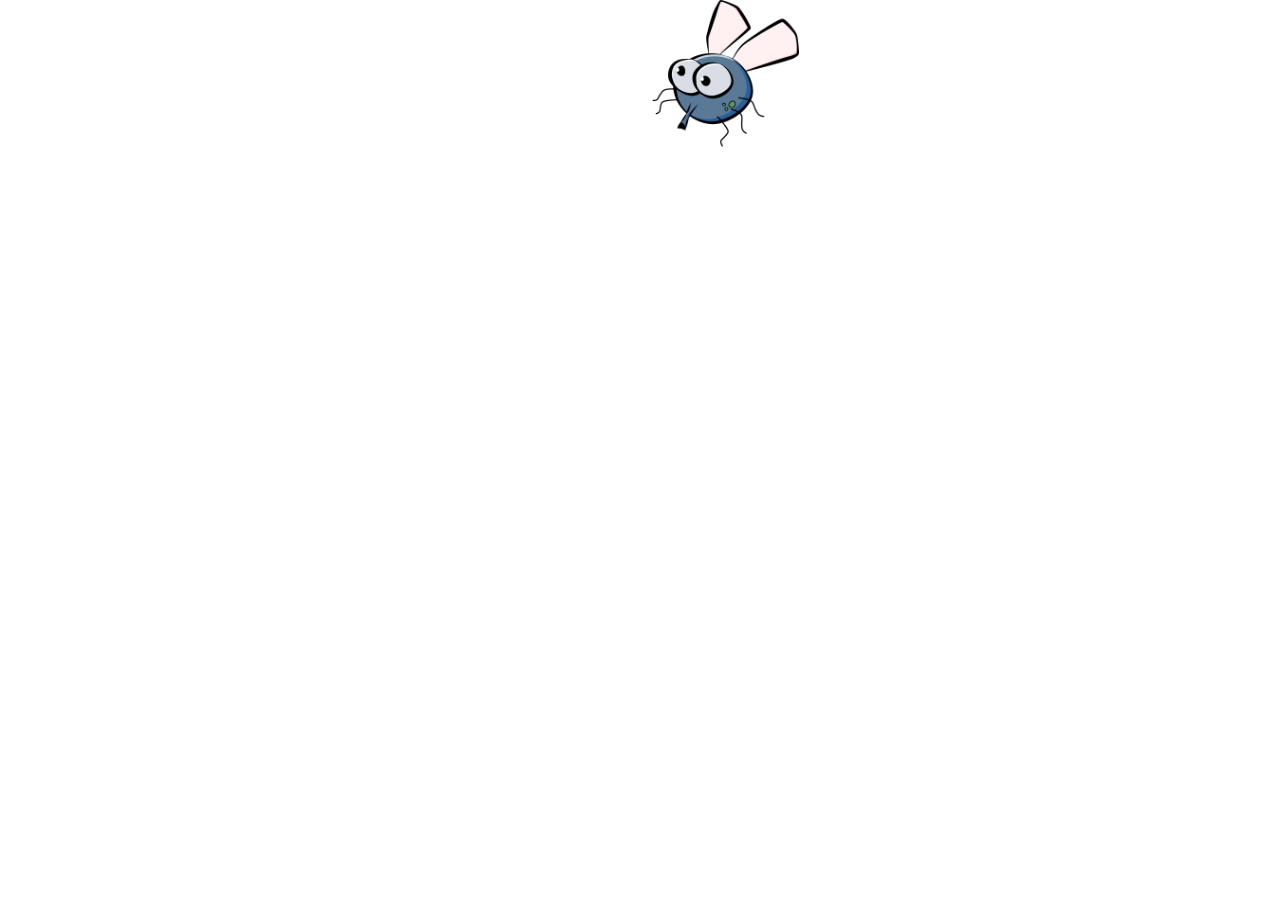
==== app.html @ bc0b8573 "aruiquivos-primarios" ====
<!DOCTYPE html>
<html lang="en">
<head>
    <meta charset="UTF-8">
    <meta http-equiv="X-UA-Compatible" content="IE=edge">
    <meta name="viewport" content="width=device-width, initial-scale=1.0">
    <link rel="stylesheet" href="/style.css">
    <title>Document</title>
</head>
<body onresize="ajusteTamanhoTela()">





    <!--JAVA-->
    <!--JAVA-->
    <!--JAVA-->
    <!--JAVA-->
    <script src="/index.js"></script>
</body>
</html>
---- style.css ----
.imagem_mosquito{
    height: 70px;
    width: 70px;
    
   
}
.inverterDireita{
    transform: scaleX(1);
}
.inverterEsquerda{
    transform: scaleX(-1);
}
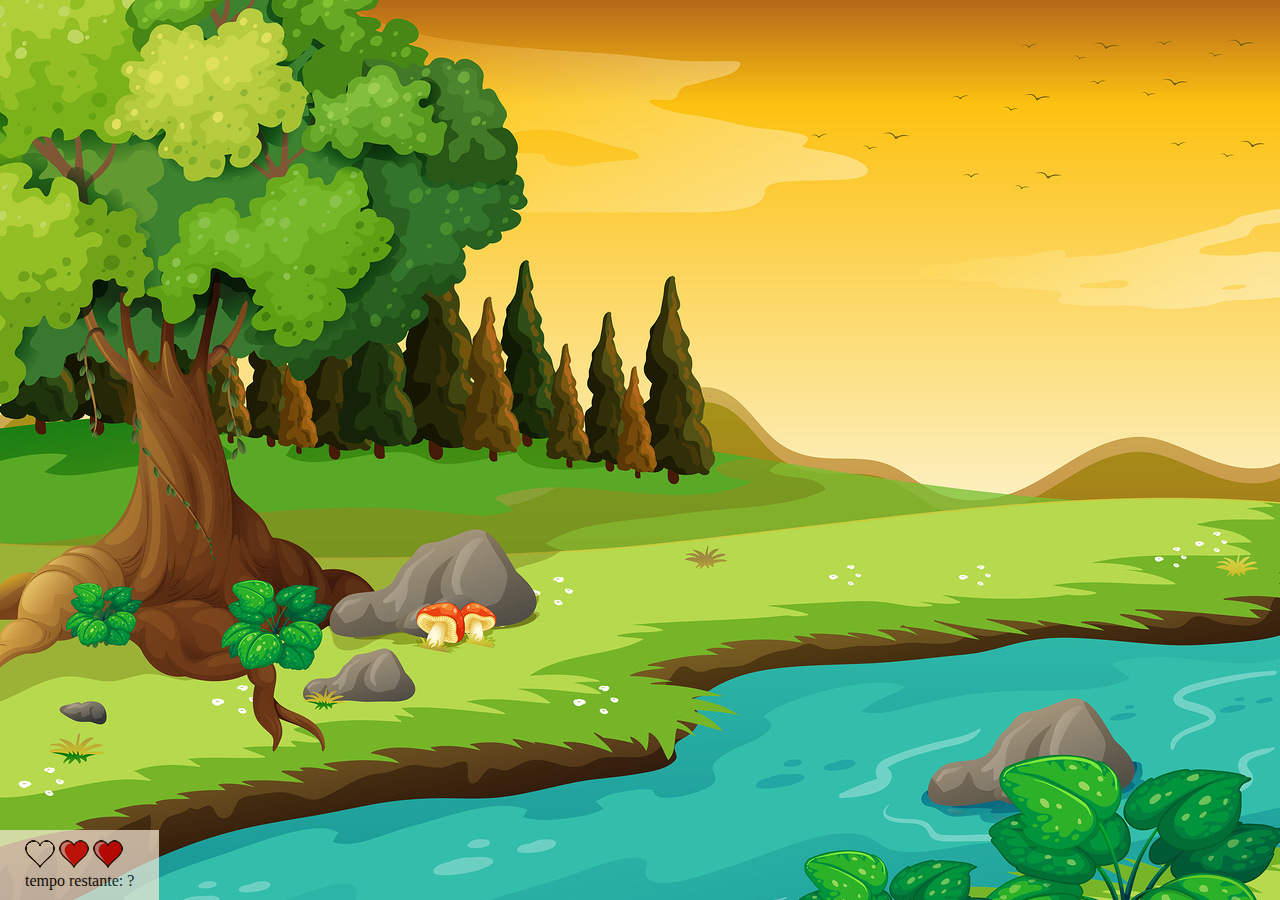
==== commit 79fc7404: "atualização do projeto" ====
--- a/app.html
+++ b/app.html
@@ -8,8 +8,17 @@
     <title>Document</title>
 </head>
 <body onresize="ajusteTamanhoTela()">
-
-
+        <!--DIV DE TEMPO E VIDA-->
+        <div class="conteiner-vida-tempo">
+            <div id="vidas">
+                <img src="/imagens/coracao_vazio.png">
+                <img src="/imagens/coracao_cheio.png">
+                <img src="/imagens/coracao_cheio.png">
+            </div>
+            <div id="tempo">
+                tempo restante: ?
+            </div>
+        </div>
 
 
 
--- a/style.css
+++ b/style.css
@@ -10,3 +10,33 @@
 .inverterEsquerda{
     transform: scaleX(-1);
 }
+
+/*
+==============================
+=======BACKGROUND=============
+==============================
+
+*/
+
+body{
+    background: url(/imagens/bg.jpg) no-repeat ;
+   
+    
+}
+
+/*barrinha de vida e tempo*/
+
+.conteiner-vida-tempo{
+    background-color: antiquewhite;
+    position: absolute;
+    padding: 10px 25px 10px 25px;
+
+    left: 0px;
+    bottom: 0px;
+
+    opacity: 0.7;
+}
+#vidas{
+    float: left;
+}
+
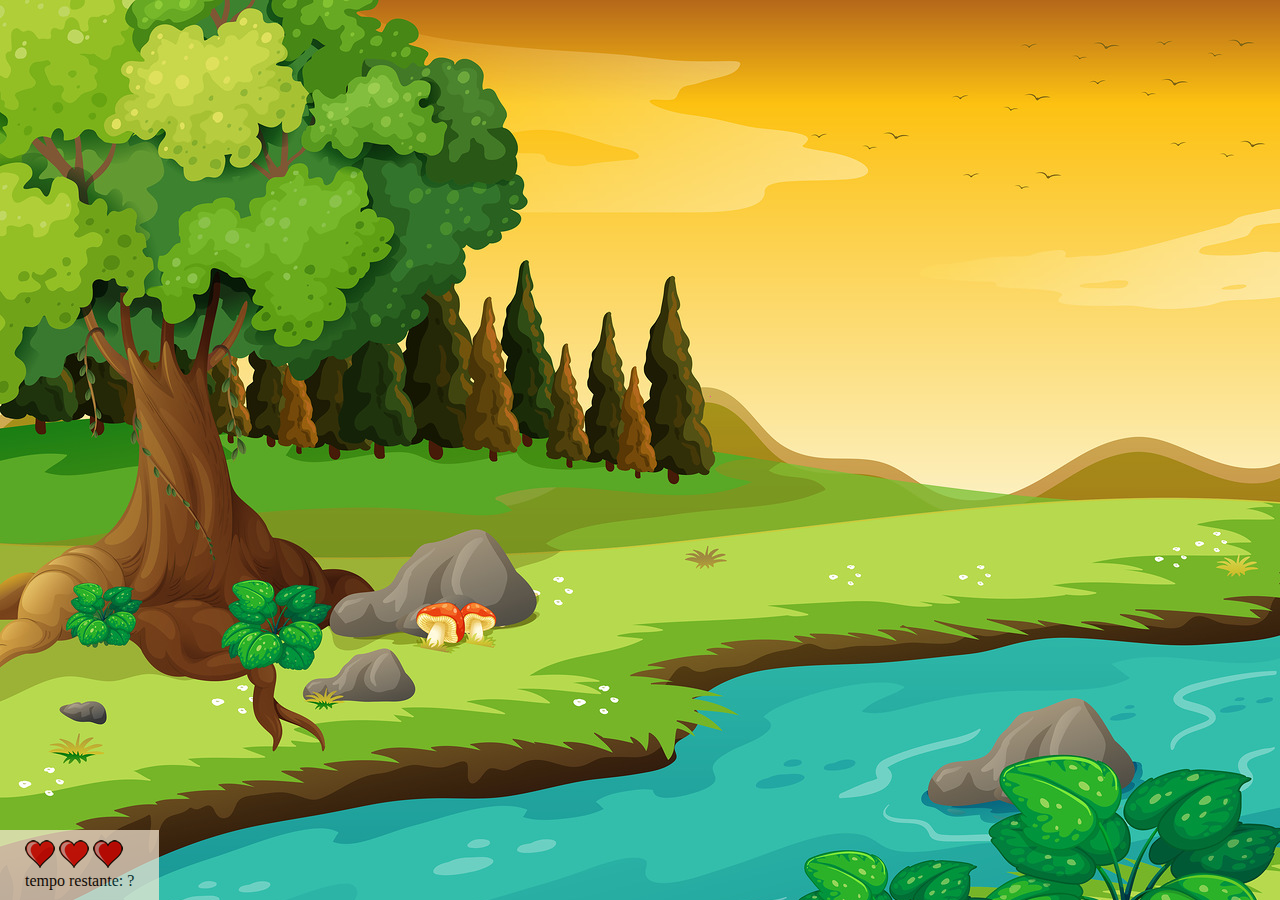
==== commit 9b22e500: "atualização de game over, cotagem de pontos," ====
--- a/app.html
+++ b/app.html
@@ -11,9 +11,9 @@
         <!--DIV DE TEMPO E VIDA-->
         <div class="conteiner-vida-tempo">
             <div id="vidas">
-                <img src="/imagens/coracao_vazio.png">
-                <img src="/imagens/coracao_cheio.png">
-                <img src="/imagens/coracao_cheio.png">
+                <img id="v1" src="/imagens/coracao_cheio.png">
+                <img id="v2" src="/imagens/coracao_cheio.png">
+                <img id="v3" src="/imagens/coracao_cheio.png">
             </div>
             <div id="tempo">
                 tempo restante: ?
--- a/style.css
+++ b/style.css
@@ -21,6 +21,7 @@
 body{
     background: url(/imagens/bg.jpg) no-repeat ;
    
+
     
 }
 
@@ -40,3 +41,5 @@
     float: left;
 }
 
+
+
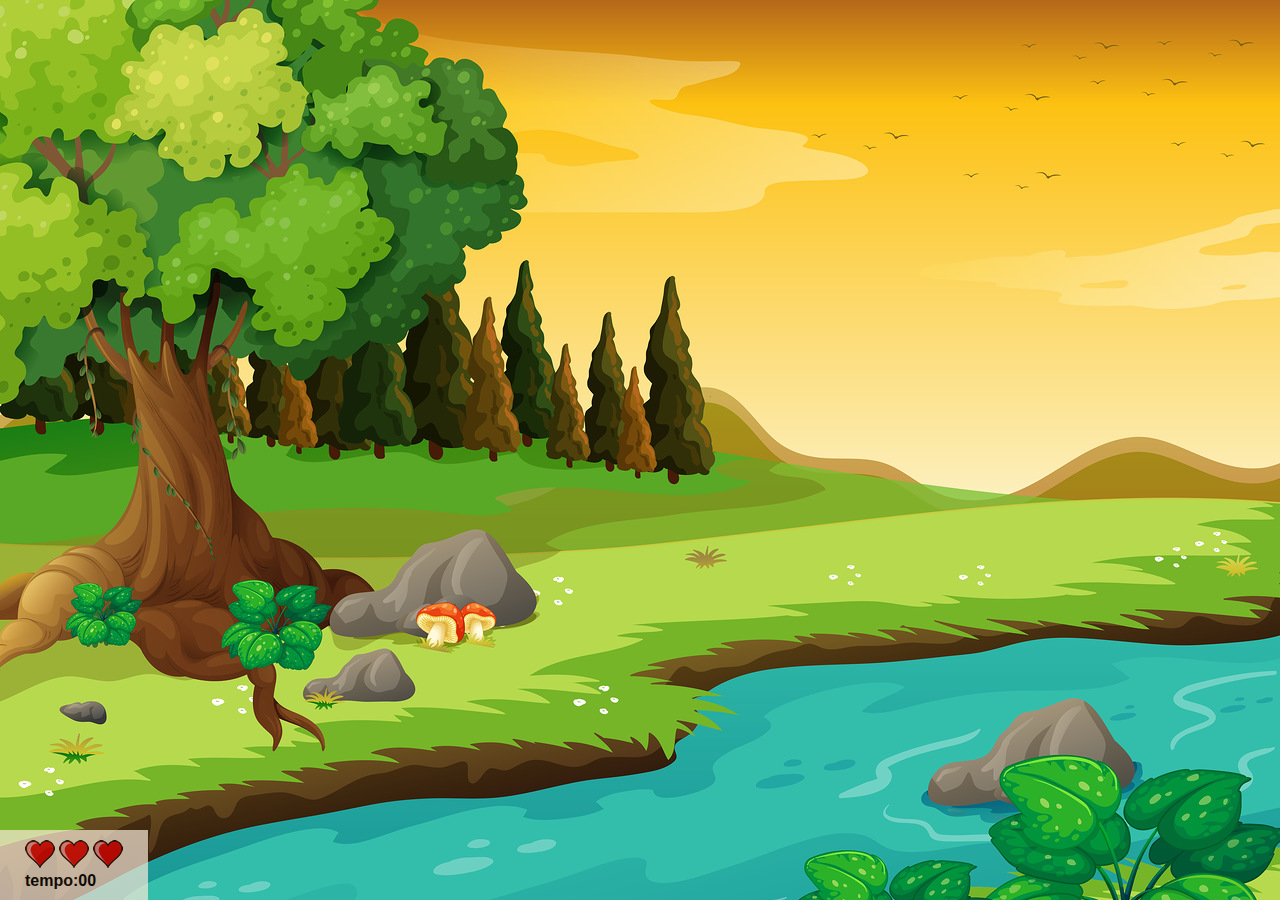
==== commit 4d03247f: "atualizacao-cronometro,game over e parabens" ====
--- a/app.html
+++ b/app.html
@@ -16,8 +16,7 @@
                 <img id="v3" src="/imagens/coracao_cheio.png">
             </div>
             <div id="tempo">
-                tempo restante: ?
-            </div>
+                tempo:00
         </div>
 
 
--- a/style.css
+++ b/style.css
@@ -20,7 +20,7 @@
 
 body{
     background: url(/imagens/bg.jpg) no-repeat ;
-   
+    
 
     
 }
@@ -37,9 +37,37 @@
 
     opacity: 0.7;
 }
+/*estilizacao do tempo*/
+#tempo{
+    font-family: sans-serif;
+    font-weight: bold;
+}
 #vidas{
     float: left;
 }
 
+/*pagina do game over*/
+#body-game-over .conteiner-game-over{
+    display: flex;
+    justify-content: center;
+    align-items: center;
+    flex-direction: column;
+}
+#body-game-over .conteiner-game-over #botao-reiniciar{
+    color: #fff;
+    background-color: #000;
+    border: none;
+    padding: 10px;
+
+    cursor: pointer;
+}
+#body-game-over .conteiner-game-over #botao-reiniciar:hover{
+
+    background-color: rgb(23, 23, 23);
+    
+}
 
 
+
+
+
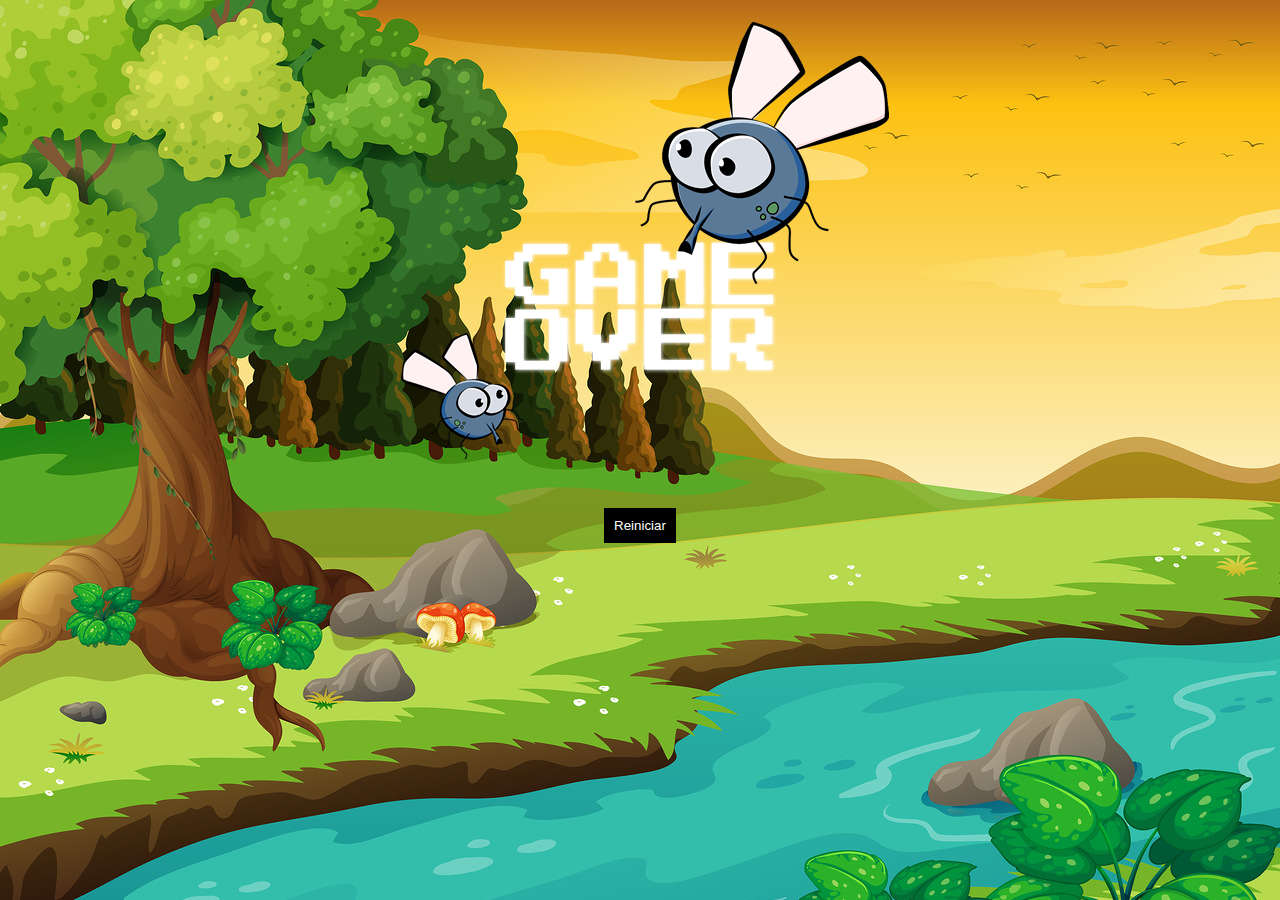
==== commit 65506e2d: "projeto final - pagina inicial,mdificuldade" ====
--- a/app.html
+++ b/app.html
@@ -25,6 +25,8 @@
     <!--JAVA-->
     <!--JAVA-->
     <!--JAVA-->
-    <script src="/index.js"></script>
+    <script src="/index.js">
+       
+    </script>
 </body>
 </html>--- a/style.css
+++ b/style.css
@@ -3,6 +3,10 @@
     width: 70px;
     
    
+}
+/*cursor*/
+html{
+    cursor: url(/imagens/mata_mosca.png) 30 30, auto ;
 }
 .inverterDireita{
     transform: scaleX(1);
@@ -67,7 +71,12 @@
     
 }
 
+/*pagina inicial*/
 
 
 
 
+
+
+
+
